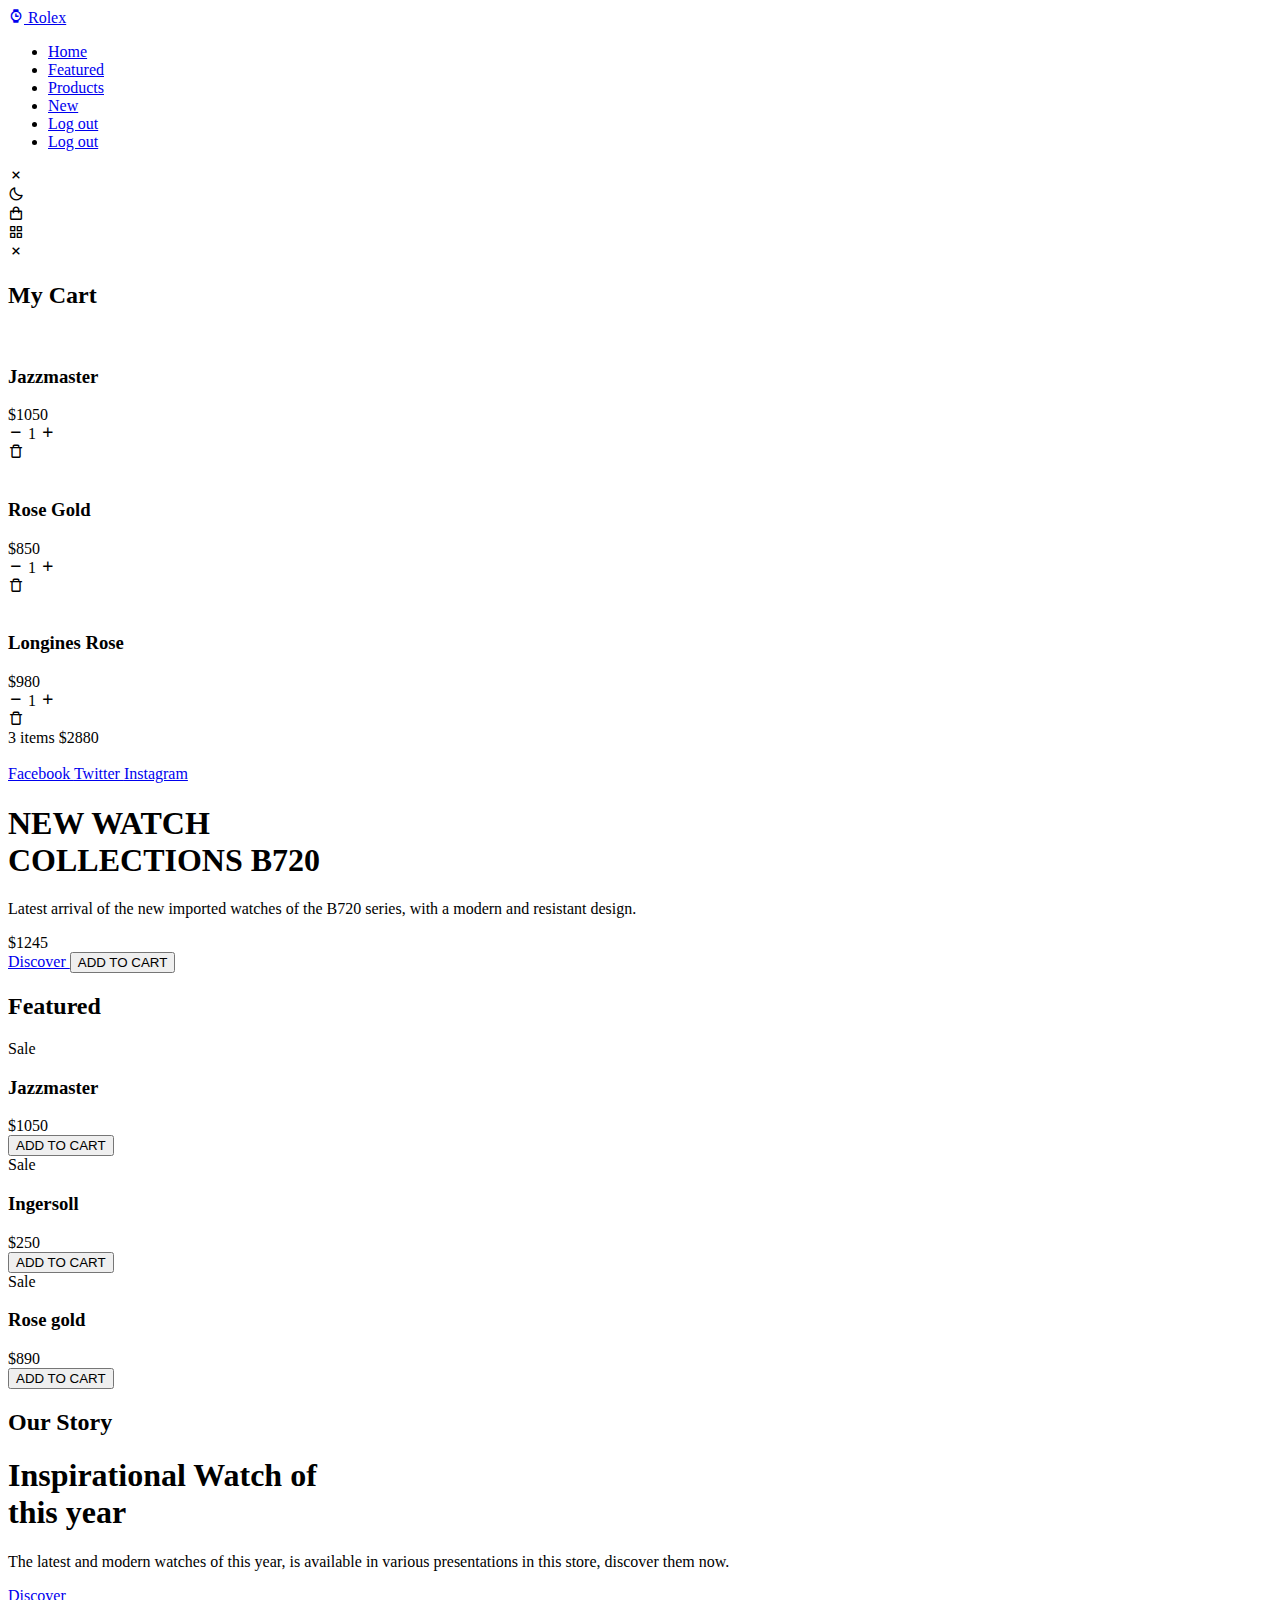
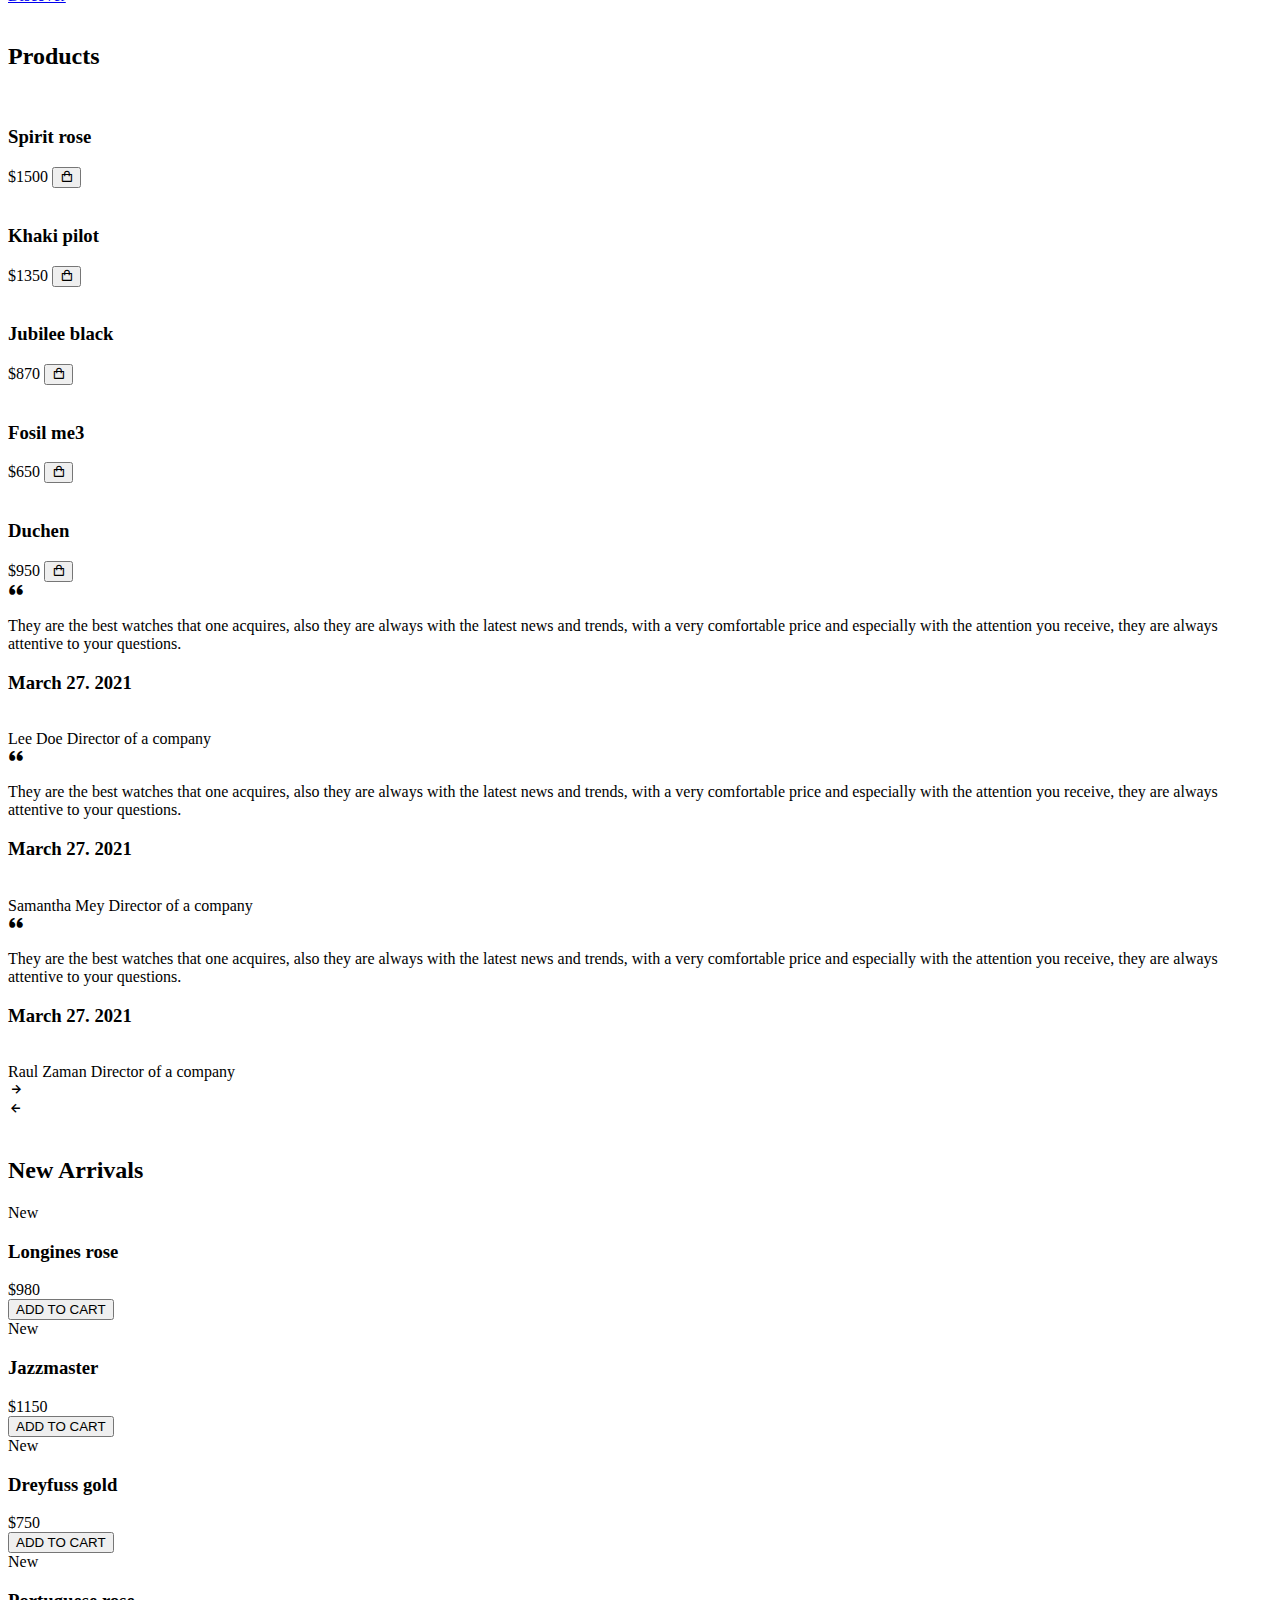
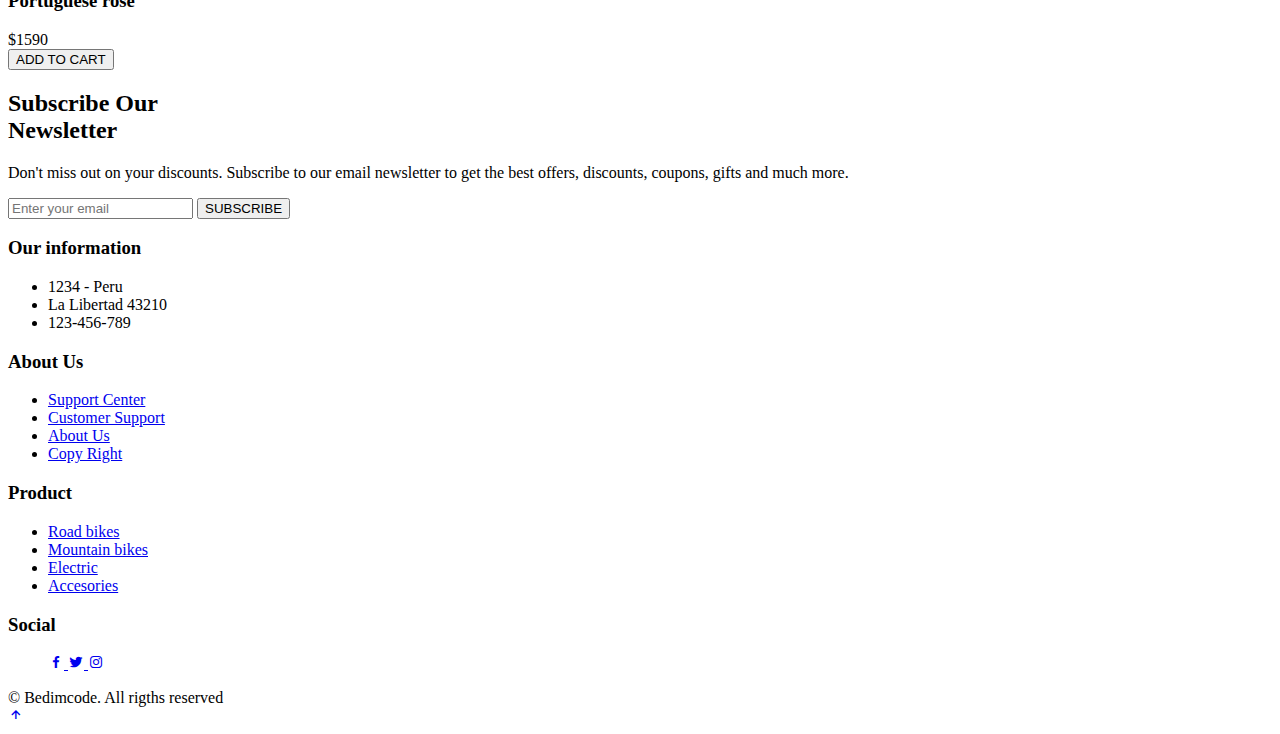
==== index.html @ db57d65e "started" ====
<!DOCTYPE html>
<html lang="en">

<head>
    <meta charset="UTF-8">
    <meta name="viewport" content="width=device-width, initial-scale=1.0">

    <!--=============== FAVICON ===============-->
    <link rel="shortcut icon" href="assets/img/favicon.png" type="image/x-icon">

    <!--=============== BOXICONS ===============-->
    <link rel="stylesheet" href="https://cdn.jsdelivr.net/npm/boxicons@latest/css/boxicons.min.css">

    <!--=============== SWIPER CSS ===============-->
    <link rel="stylesheet" href="assets/css/swiper-bundle.min.css">

    <!--=============== CSS ===============-->
    <link rel="stylesheet" href="assets/css/styles.css">

    <title>watches website</title>
</head>

<body>
    <!--==================== HEADER ====================-->
    <header class="header" id="header">
        <nav class="nav container">
            <a href="#" class="nav__logo">
                <i class='bx bxs-watch nav__logo-icon'></i> Rolex
            </a>

            <div class="nav__menu" id="nav-menu">
                <ul class="nav__list">
                    <li class="nav__item">
                        <a href="#home" class="nav__link active-link">Home</a>
                    </li>
                    <li class="nav__item">
                        <a href="#featured" class="nav__link">Featured</a>
                    </li>
                    <li class="nav__item">
                        <a href="#products" class="nav__link">Products</a>
                    </li>
                    <li class="nav__item">
                        <a href="#new" class="nav__link">New</a>
                    </li>
                    <li><a href="Login.php">Log out</a></li>
                    <li><a href="Signup.php">Log out</a></li>

                </ul>

                <div class="nav__close" id="nav-close">
                    <i class='bx bx-x'></i>
                </div>
            </div>

            <div class="nav__btns">
                <!-- Theme change button -->
                <i class='bx bx-moon change-theme' id="theme-button"></i>

                <div class="nav__shop" id="cart-shop">
                    <i class='bx bx-shopping-bag'></i>
                </div>

                <div class="nav__toggle" id="nav-toggle">
                    <i class='bx bx-grid-alt'></i>
                </div>
            </div>
        </nav>
    </header>

    <!--==================== CART ====================-->
    <div class="cart" id="cart">
        <i class='bx bx-x cart__close' id="cart-close"></i>

        <h2 class="cart__title-center">My Cart</h2>

        <div class="cart__container">
            <article class="cart__card">
                <div class="cart__box">
                    <img src="assets/img/featured1.png" alt="" class="cart__img">
                </div>

                <div class="cart__details">
                    <h3 class="cart__title">Jazzmaster</h3>
                    <span class="cart__price">$1050</span>

                    <div class="cart__amount">
                        <div class="cart__amount-content">
                            <span class="cart__amount-box">
                                    <i class='bx bx-minus' ></i>
                                </span>

                            <span class="cart__amount-number">1</span>

                            <span class="cart__amount-box">
                                    <i class='bx bx-plus' ></i>
                                </span>
                        </div>

                        <i class='bx bx-trash-alt cart__amount-trash'></i>
                    </div>
                </div>
            </article>

            <article class="cart__card">
                <div class="cart__box">
                    <img src="assets/img/featured3.png" alt="" class="cart__img">
                </div>

                <div class="cart__details">
                    <h3 class="cart__title">Rose Gold</h3>
                    <span class="cart__price">$850</span>

                    <div class="cart__amount">
                        <div class="cart__amount-content">
                            <span class="cart__amount-box">
                                    <i class='bx bx-minus' ></i>
                                </span>

                            <span class="cart__amount-number">1</span>

                            <span class="cart__amount-box">
                                    <i class='bx bx-plus' ></i>
                                </span>
                        </div>

                        <i class='bx bx-trash-alt cart__amount-trash'></i>
                    </div>
                </div>
            </article>

            <article class="cart__card">
                <div class="cart__box">
                    <img src="assets/img/new1.png" alt="" class="cart__img">
                </div>

                <div class="cart__details">
                    <h3 class="cart__title">Longines Rose</h3>
                    <span class="cart__price">$980</span>

                    <div class="cart__amount">
                        <div class="cart__amount-content">
                            <span class="cart__amount-box">
                                    <i class='bx bx-minus' ></i>
                                </span>

                            <span class="cart__amount-number">1</span>

                            <span class="cart__amount-box">
                                    <i class='bx bx-plus' ></i>
                                </span>
                        </div>

                        <i class='bx bx-trash-alt cart__amount-trash'></i>
                    </div>
                </div>
            </article>
        </div>

        <div class="cart__prices">
            <span class="cart__prices-item">3 items</span>
            <span class="cart__prices-total">$2880</span>
        </div>
    </div>

    <!--==================== MAIN ====================-->
    <main class="main">
        <!--==================== HOME ====================-->
        <section class="home" id="home">
            <div class="home__container container grid">
                <div class="home__img-bg">
                    <img src="assets/img/home.png" alt="" class="home__img">
                </div>

                <div class="home__social">
                    <a href="https://www.facebook.com/" target="_blank" class="home__social-link">
                            Facebook
                        </a>
                    <a href="https://twitter.com/" target="_blank" class="home__social-link">
                            Twitter
                        </a>
                    <a href="https://www.instagram.com/" target="_blank" class="home__social-link">
                            Instagram
                        </a>
                </div>

                <div class="home__data">
                    <h1 class="home__title">NEW WATCH <br> COLLECTIONS B720</h1>
                    <p class="home__description">
                        Latest arrival of the new imported watches of the B720 series, with a modern and resistant design.
                    </p>
                    <span class="home__price">$1245</span>

                    <div class="home__btns">
                        <a href="#" class="button button--gray button--small">
                                Discover
                            </a>

                        <button class="button home__button">ADD TO CART</button>
                    </div>
                </div>
            </div>
        </section>

        <!--==================== FEATURED ====================-->
        <section class="featured section container" id="featured">
            <h2 class="section__title">
                Featured
            </h2>

            <div class="featured__container grid">
                <article class="featured__card">
                    <span class="featured__tag">Sale</span>

                    <img src="assets/img/featured1.png" alt="" class="featured__img">

                    <div class="featured__data">
                        <h3 class="featured__title">Jazzmaster</h3>
                        <span class="featured__price">$1050</span>
                    </div>

                    <button class="button featured__button">ADD TO CART</button>
                </article>

                <article class="featured__card">
                    <span class="featured__tag">Sale</span>

                    <img src="assets/img/featured2.png" alt="" class="featured__img">

                    <div class="featured__data">
                        <h3 class="featured__title">Ingersoll</h3>
                        <span class="featured__price">$250</span>
                    </div>

                    <button class="button featured__button">ADD TO CART</button>
                </article>

                <article class="featured__card">
                    <span class="featured__tag">Sale</span>

                    <img src="assets/img/featured3.png" alt="" class="featured__img">

                    <div class="featured__data">
                        <h3 class="featured__title">Rose gold</h3>
                        <span class="featured__price">$890</span>
                    </div>

                    <button class="button featured__button">ADD TO CART</button>
                </article>
            </div>
        </section>

        <!--==================== STORY ====================-->
        <section class="story section container">
            <div class="story__container grid">
                <div class="story__data">
                    <h2 class="section__title story__section-title">
                        Our Story
                    </h2>

                    <h1 class="story__title">
                        Inspirational Watch of <br> this year
                    </h1>

                    <p class="story__description">
                        The latest and modern watches of this year, is available in various presentations in this store, discover them now.
                    </p>

                    <a href="#" class="button button--small">Discover</a>
                </div>

                <div class="story__images">
                    <img src="assets/img/story.png" alt="" class="story__img">
                    <div class="story__square"></div>
                </div>
            </div>
        </section>

        <!--==================== PRODUCTS ====================-->
        <section class="products section container" id="products">
            <h2 class="section__title">
                Products
            </h2>

            <div class="products__container grid">
                <article class="products__card">
                    <img src="assets/img/product1.png" alt="" class="products__img">

                    <h3 class="products__title">Spirit rose</h3>
                    <span class="products__price">$1500</span>

                    <button class="products__button">
                            <i class='bx bx-shopping-bag'></i>
                        </button>
                </article>

                <article class="products__card">
                    <img src="assets/img/product2.png" alt="" class="products__img">

                    <h3 class="products__title">Khaki pilot</h3>
                    <span class="products__price">$1350</span>

                    <button class="products__button">
                            <i class='bx bx-shopping-bag'></i>
                        </button>
                </article>

                <article class="products__card">
                    <img src="assets/img/product3.png" alt="" class="products__img">

                    <h3 class="products__title">Jubilee black</h3>
                    <span class="products__price">$870</span>

                    <button class="products__button">
                            <i class='bx bx-shopping-bag'></i>
                        </button>
                </article>

                <article class="products__card">
                    <img src="assets/img/product4.png" alt="" class="products__img">

                    <h3 class="products__title">Fosil me3</h3>
                    <span class="products__price">$650</span>

                    <button class="products__button">
                            <i class='bx bx-shopping-bag'></i>
                        </button>
                </article>

                <article class="products__card">
                    <img src="assets/img/product5.png" alt="" class="products__img">

                    <h3 class="products__title">Duchen</h3>
                    <span class="products__price">$950</span>

                    <button class="products__button">
                            <i class='bx bx-shopping-bag'></i>
                        </button>
                </article>
            </div>
        </section>

        <!--==================== TESTIMONIAL ====================-->
        <section class="testimonial section container">
            <div class="testimonial__container grid">
                <div class="swiper testimonial-swiper">
                    <div class="swiper-wrapper">
                        <div class="testimonial__card swiper-slide">
                            <div class="testimonial__quote">
                                <i class='bx bxs-quote-alt-left'></i>
                            </div>
                            <p class="testimonial__description">
                                They are the best watches that one acquires, also they are always with the latest news and trends, with a very comfortable price and especially with the attention you receive, they are always attentive to your questions.
                            </p>
                            <h3 class="testimonial__date">March 27. 2021</h3>

                            <div class="testimonial__perfil">
                                <img src="assets/img/testimonial1.jpg" alt="" class="testimonial__perfil-img">

                                <div class="testimonial__perfil-data">
                                    <span class="testimonial__perfil-name">Lee Doe</span>
                                    <span class="testimonial__perfil-detail">Director of a company</span>
                                </div>
                            </div>
                        </div>

                        <div class="testimonial__card swiper-slide">
                            <div class="testimonial__quote">
                                <i class='bx bxs-quote-alt-left'></i>
                            </div>
                            <p class="testimonial__description">
                                They are the best watches that one acquires, also they are always with the latest news and trends, with a very comfortable price and especially with the attention you receive, they are always attentive to your questions.
                            </p>
                            <h3 class="testimonial__date">March 27. 2021</h3>

                            <div class="testimonial__perfil">
                                <img src="assets/img/testimonial2.jpg" alt="" class="testimonial__perfil-img">

                                <div class="testimonial__perfil-data">
                                    <span class="testimonial__perfil-name">Samantha Mey</span>
                                    <span class="testimonial__perfil-detail">Director of a company</span>
                                </div>
                            </div>
                        </div>

                        <div class="testimonial__card swiper-slide">
                            <div class="testimonial__quote">
                                <i class='bx bxs-quote-alt-left'></i>
                            </div>
                            <p class="testimonial__description">
                                They are the best watches that one acquires, also they are always with the latest news and trends, with a very comfortable price and especially with the attention you receive, they are always attentive to your questions.
                            </p>
                            <h3 class="testimonial__date">March 27. 2021</h3>

                            <div class="testimonial__perfil">
                                <img src="assets/img/testimonial3.jpg" alt="" class="testimonial__perfil-img">

                                <div class="testimonial__perfil-data">
                                    <span class="testimonial__perfil-name">Raul Zaman</span>
                                    <span class="testimonial__perfil-detail">Director of a company</span>
                                </div>
                            </div>
                        </div>
                    </div>

                    <div class="swiper-button-next">
                        <i class='bx bx-right-arrow-alt'></i>
                    </div>
                    <div class="swiper-button-prev">
                        <i class='bx bx-left-arrow-alt'></i>
                    </div>
                </div>

                <div class="testimonial__images">
                    <div class="testimonial__square"></div>
                    <img src="assets/img/testimonial.png" alt="" class="testimonial__img">
                </div>
            </div>
        </section>

        <!--==================== NEW ====================-->
        <section class="new section container" id="new">
            <h2 class="section__title">
                New Arrivals
            </h2>

            <div class="new__container">
                <div class="swiper new-swiper">
                    <div class="swiper-wrapper">
                        <article class="new__card swiper-slide">
                            <span class="new__tag">New</span>

                            <img src="assets/img/new1.png" alt="" class="new__img">

                            <div class="new__data">
                                <h3 class="new__title">Longines rose</h3>
                                <span class="new__price">$980</span>
                            </div>

                            <button class="button new__button">ADD TO CART</button>
                        </article>

                        <article class="new__card swiper-slide">
                            <span class="new__tag">New</span>

                            <img src="assets/img/new2.png" alt="" class="new__img">

                            <div class="new__data">
                                <h3 class="new__title">Jazzmaster</h3>
                                <span class="new__price">$1150</span>
                            </div>

                            <button class="button new__button">ADD TO CART</button>
                        </article>

                        <article class="new__card swiper-slide">
                            <span class="new__tag">New</span>

                            <img src="assets/img/new3.png" alt="" class="new__img">

                            <div class="new__data">
                                <h3 class="new__title">Dreyfuss gold</h3>
                                <span class="new__price">$750</span>
                            </div>

                            <button class="button new__button">ADD TO CART</button>
                        </article>

                        <article class="new__card swiper-slide">
                            <span class="new__tag">New</span>

                            <img src="assets/img/new4.png" alt="" class="new__img">

                            <div class="new__data">
                                <h3 class="new__title">Portuguese rose</h3>
                                <span class="new__price">$1590</span>
                            </div>

                            <button class="button new__button">ADD TO CART</button>
                        </article>
                    </div>
                </div>
            </div>
        </section>

        <!--==================== NEWSLETTER ====================-->
        <section class="newsletter section container">
            <div class="newsletter__bg grid">
                <div>
                    <h2 class="newsletter__title">Subscribe Our <br> Newsletter</h2>
                    <p class="newsletter__description">
                        Don't miss out on your discounts. Subscribe to our email newsletter to get the best offers, discounts, coupons, gifts and much more.
                    </p>
                </div>

                <form action="" class="newsletter__subscribe">
                    <input type="email" placeholder="Enter your email" class="newsletter__input">
                    <button class="button">
                            SUBSCRIBE
                        </button>
                </form>
            </div>
        </section>
    </main>

    <!--==================== FOOTER ====================-->
    <footer class="footer section">
        <div class="footer__container container grid">
            <div class="footer__content">
                <h3 class="footer__title">Our information</h3>

                <ul class="footer__list">
                    <li>1234 - Peru</li>
                    <li>La Libertad 43210</li>
                    <li>123-456-789</li>
                </ul>
            </div>
            <div class="footer__content">
                <h3 class="footer__title">About Us</h3>

                <ul class="footer__links">
                    <li>
                        <a href="#" class="footer__link">Support Center</a>
                    </li>
                    <li>
                        <a href="#" class="footer__link">Customer Support</a>
                    </li>
                    <li>
                        <a href="#" class="footer__link">About Us</a>
                    </li>
                    <li>
                        <a href="#" class="footer__link">Copy Right</a>
                    </li>
                </ul>
            </div>

            <div class="footer__content">
                <h3 class="footer__title">Product</h3>

                <ul class="footer__links">
                    <li>
                        <a href="#" class="footer__link">Road bikes</a>
                    </li>
                    <li>
                        <a href="#" class="footer__link">Mountain bikes</a>
                    </li>
                    <li>
                        <a href="#" class="footer__link">Electric</a>
                    </li>
                    <li>
                        <a href="#" class="footer__link">Accesories</a>
                    </li>
                </ul>
            </div>

            <div class="footer__content">
                <h3 class="footer__title">Social</h3>

                <ul class="footer__social">
                    <a href="https://www.facebook.com/" target="_blank" class="footer__social-link">
                        <i class='bx bxl-facebook'></i>
                    </a>

                    <a href="https://twitter.com/" target="_blank" class="footer__social-link">
                        <i class='bx bxl-twitter'></i>
                    </a>

                    <a href="https://www.instagram.com/" target="_blank" class="footer__social-link">
                        <i class='bx bxl-instagram'></i>
                    </a>
                </ul>
            </div>
        </div>

        <span class="footer__copy">&#169; Bedimcode. All rigths reserved</span>
    </footer>

    <!--=============== SCROLL UP ===============-->
    <a href="#" class="scrollup" id="scroll-up">
        <i class='bx bx-up-arrow-alt scrollup__icon'></i>
    </a>

    <!--=============== SWIPER JS ===============-->
    <script src="assets/js/swiper-bundle.min.js"></script>

    <!--=============== MAIN JS ===============-->
    <script src="assets/js/main.js"></script>
</body>

</html>
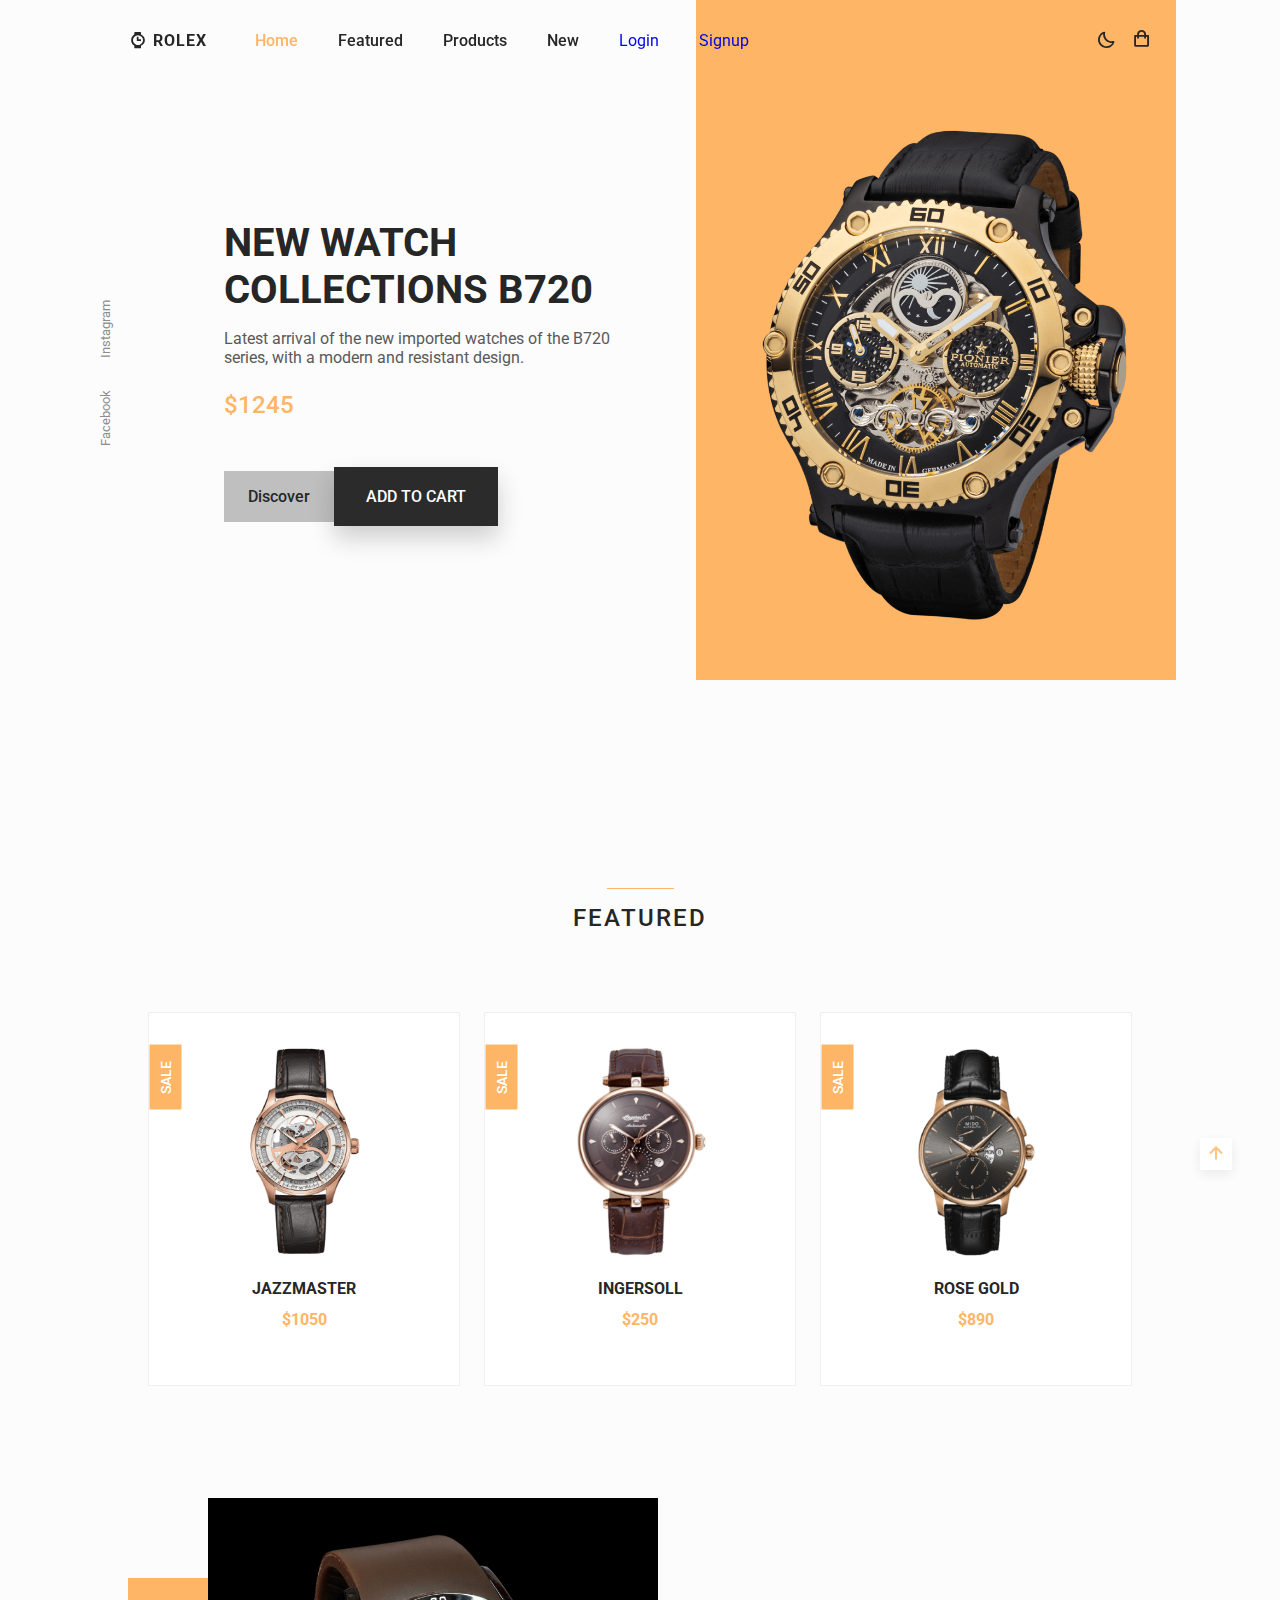
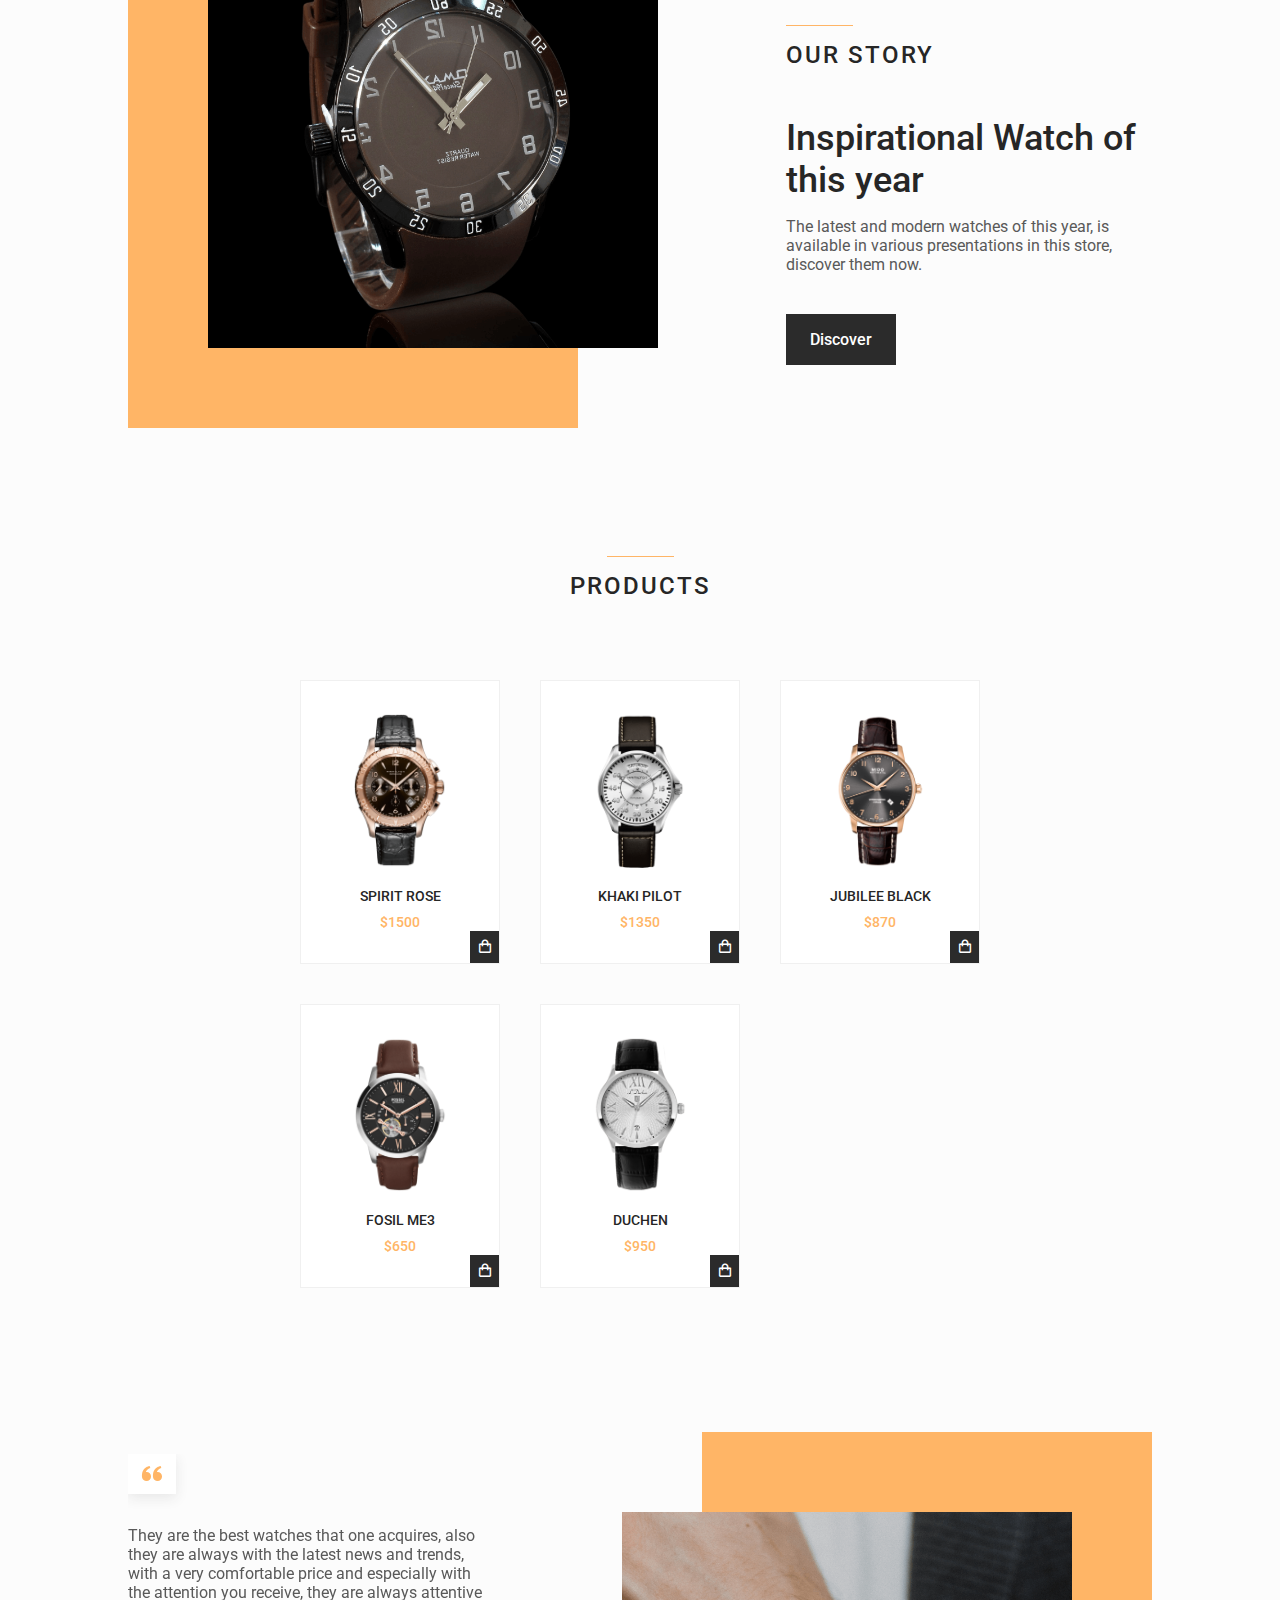
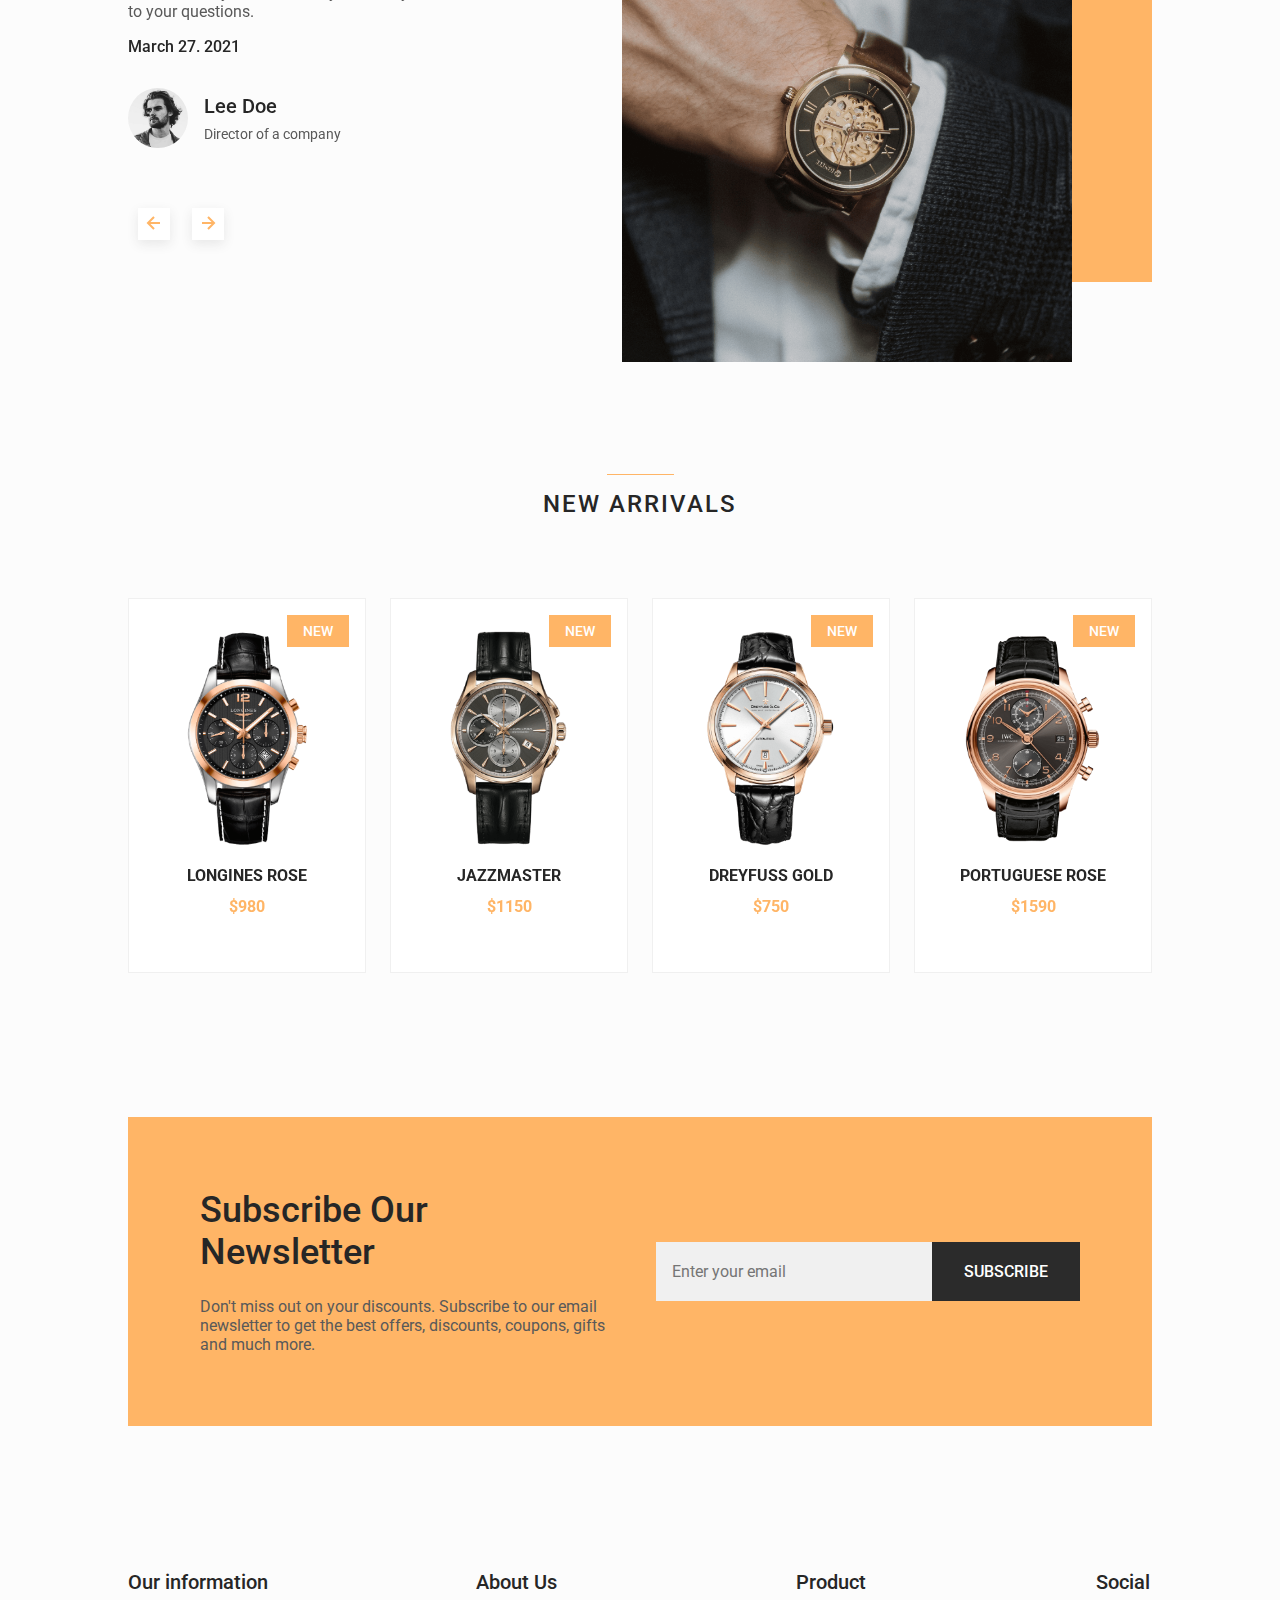
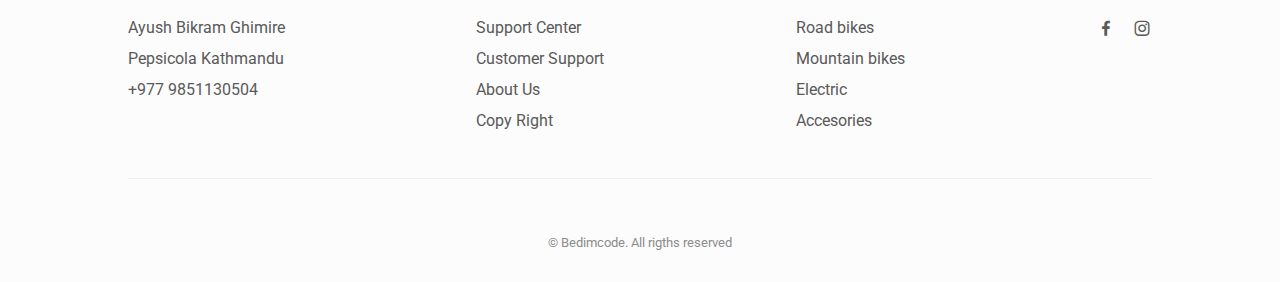
==== commit bd3f5ba5: "done done done" ====
--- a/index.html
+++ b/index.html
@@ -42,8 +42,8 @@
                     <li class="nav__item">
                         <a href="#new" class="nav__link">New</a>
                     </li>
-                    <li><a href="Login.php">Log out</a></li>
-                    <li><a href="Signup.php">Log out</a></li>
+                    <li><a href="Login.php">Login</a></li>
+                    <li><a href="Signup.html">Signup</a></li>
 
                 </ul>
 
@@ -172,13 +172,10 @@
                 </div>
 
                 <div class="home__social">
-                    <a href="https://www.facebook.com/" target="_blank" class="home__social-link">
+                    <a href="https://www.facebook.com/aybzg" target="_blank" class="home__social-link">
                             Facebook
                         </a>
-                    <a href="https://twitter.com/" target="_blank" class="home__social-link">
-                            Twitter
-                        </a>
-                    <a href="https://www.instagram.com/" target="_blank" class="home__social-link">
+                    <a href="https://www.instagram.com/_aybzg/" target="_blank" class="home__social-link">
                             Instagram
                         </a>
                 </div>
@@ -509,9 +506,9 @@
                 <h3 class="footer__title">Our information</h3>
 
                 <ul class="footer__list">
-                    <li>1234 - Peru</li>
-                    <li>La Libertad 43210</li>
-                    <li>123-456-789</li>
+                    <li>Ayush Bikram Ghimire</li>
+                    <li>Pepsicola Kathmandu</li>
+                    <li>+977 9851130504</li>
                 </ul>
             </div>
             <div class="footer__content">
@@ -556,15 +553,11 @@
                 <h3 class="footer__title">Social</h3>
 
                 <ul class="footer__social">
-                    <a href="https://www.facebook.com/" target="_blank" class="footer__social-link">
+                    <a href="https://www.facebook.com/aybzg" target="_blank" class="footer__social-link">
                         <i class='bx bxl-facebook'></i>
                     </a>
 
-                    <a href="https://twitter.com/" target="_blank" class="footer__social-link">
-                        <i class='bx bxl-twitter'></i>
-                    </a>
-
-                    <a href="https://www.instagram.com/" target="_blank" class="footer__social-link">
+                    <a href="https://www.instagram.com/_aybzg/" target="_blank" class="footer__social-link">
                         <i class='bx bxl-instagram'></i>
                     </a>
                 </ul>
--- a/assets/css/styles.css
+++ b/assets/css/styles.css
@@ -0,0 +1,1206 @@
+/*=============== GOOGLE FONTS ===============*/
+@import url("https://fonts.googleapis.com/css2?family=Roboto:wght@400;500;700&display=swap");
+
+/*=============== VARIABLES CSS ===============*/
+:root {
+  --header-height: 3.5rem;
+
+  /*========== Colors ==========*/
+  --first-color: hsl(31, 100%, 70%);
+  --button-color: hsl(0, 0%, 17%);
+  --button-color-alt: hsl(0, 0%, 21%);
+  --title-color: hsl(0, 0%, 15%);
+  --text-color: hsl(0, 0%, 35%);
+  --text-color-light: hsl(0, 0%, 55%);
+  --body-color: hsl(0, 0%, 99%);
+  --container-color: #fff;
+  --border-color: hsl(0, 0%, 94%);
+
+  /*========== Font and typography ==========*/
+  --body-font: 'Roboto', sans-serif;
+  --biggest-font-size: 2rem;
+  --h1-font-size: 1.5rem;
+  --h2-font-size: 1.25rem;
+  --h3-font-size: 1rem;
+  --normal-font-size: .938rem;
+  --small-font-size: .813rem;
+  --smaller-font-size: .75rem;
+
+  /*========== Font weight ==========*/
+  --font-medium: 500;
+  --font-bold: 700;
+
+  /*========== Margenes Bottom ==========*/
+  --mb-0-5: .5rem;
+  --mb-0-75: .75rem;
+  --mb-1: 1rem;
+  --mb-1-5: 1.5rem;
+  --mb-2: 2rem;
+  --mb-2-5: 2.5rem;
+  --mb-3: 3rem;
+
+  /*========== z index ==========*/
+  --z-tooltip: 10;
+  --z-fixed: 100;
+}
+
+@media screen and (min-width: 968px) {
+  :root {
+    --biggest-font-size: 2.5rem;
+    --h1-font-size: 2.25rem;
+    --h2-font-size: 1.5rem;
+    --h3-font-size: 1.25rem;
+    --normal-font-size: 1rem;
+    --small-font-size: .875rem;
+    --smaller-font-size: .813rem;
+  }
+}
+
+/*=============== BASE ===============*/
+* {
+  box-sizing: border-box;
+  padding: 0;
+  margin: 0;
+}
+
+html {
+  scroll-behavior: smooth;
+}
+
+body,
+button,
+input {
+  font-family: var(--body-font);
+  font-size: var(--normal-font-size);
+}
+
+body {
+  margin: 0;
+  background-color: var(--body-color);
+  color: var(--text-color);
+  /*For animation dark mode*/
+  transition: .4s;
+}
+
+h1, h2, h3, h4 {
+  color: var(--title-color);
+  font-weight: var(--font-medium);
+}
+
+ul {
+  list-style: none;
+}
+
+a {
+  text-decoration: none;
+}
+
+img {
+  max-width: 100%;
+  height: auto;
+}
+
+button {
+  cursor: pointer;
+  border: none;
+  outline: none;
+}
+
+/*=============== THEME ===============*/
+/*========== Variables Dark theme ==========*/
+body.dark-theme {
+  --first-color: hsl(31, 76%, 74%);
+  --button-color: hsl(0, 0%, 24%);
+  --button-color-alt: hsl(0, 0%, 28%);
+  --title-color: hsl(0, 0%, 95%);
+  --text-color: hsl(0, 0%, 75%);
+  --body-color: hsl(0, 0%, 12%);
+  --container-color: hsl(0, 0%, 16%);
+  --border-color: hsl(0, 0%, 20%);
+}
+
+/*========== Button Dark/Light ==========*/
+.change-theme {
+  color: var(--title-color);
+  font-size: 1.25rem;
+  cursor: pointer;
+}
+
+/*========== 
+    Color changes in some parts of 
+    the website, in dark theme 
+==========*/
+.dark-theme .change-theme,
+.dark-theme .nav__toggle,
+.dark-theme .nav__shop,
+.dark-theme .button--gray {
+  color: hsl(0, 0%, 15%);
+}
+
+.dark-theme .scroll-header {
+  box-shadow: 0 1px 4px hsla(0, 0%, 4%, .3);
+}
+
+.scroll-header .change-theme,
+.scroll-header .nav__toggle,
+.scroll-header .nav__shop {
+  color: var(--title-color);
+}
+
+.dark-theme::-webkit-scrollbar {
+  background: hsl(0, 0%, 30%);
+}
+
+/*=============== REUSABLE CSS CLASSES ===============*/
+.container {
+  max-width: 1024px;
+  margin-left: var(--mb-1-5);
+  margin-right: var(--mb-1-5);
+}
+
+.grid {
+  display: grid;
+}
+
+.main {
+  overflow: hidden;
+}
+
+.section {
+  padding: 6.5rem 0 1rem;
+}
+
+.section__title {
+  position: relative;
+  font-size: var(--h3-font-size);
+  margin-bottom: var(--mb-3);
+  text-transform: uppercase;
+  letter-spacing: 2px;
+  text-align: center;
+}
+
+.section__title::before {
+  content: '';
+  position: absolute;
+  top: -1rem;
+  left: 0;
+  right: 0;
+  margin: 0 auto;
+  width: 67px;
+  height: 1px;
+  background-color: var(--first-color);
+}
+
+/*=============== HEADER & NAV ===============*/
+.header {
+  width: 100%;
+  background: transparent;
+  position: fixed;
+  top: 0;
+  left: 0;
+  z-index: var(--z-fixed);
+  /*For animation dark mode*/
+  transition: .4s;
+}
+
+.nav {
+  height: var(--header-height);
+  display: flex;
+  justify-content: space-between;
+  align-items: center;
+}
+
+.nav__logo, 
+.nav__toggle, 
+.nav__shop, 
+.nav__close {
+  color: var(--title-color);
+}
+
+.nav__logo {
+  text-transform: uppercase;
+  font-weight: var(--font-bold);
+  letter-spacing: 1px;
+  display: inline-flex;
+  align-items: center;
+  column-gap: .25rem;
+}
+
+.nav__logo-icon {
+  font-size: 1.25rem;
+}
+
+.nav__btns {
+  display: flex;
+  align-items: center;
+  column-gap: 1rem;
+}
+
+.nav__toggle, 
+.nav__shop {
+  font-size: 1.25rem;
+  cursor: pointer;
+}
+
+@media screen and (max-width: 767px) {
+  .nav__menu {
+    position: fixed;
+    background-color: var(--body-color);
+    top: 0;
+    right: -100%;
+    width: 100%;
+    height: 100%;
+    padding: 6rem 2rem 3.5rem;
+    transition: .3s;
+  }
+}
+
+.nav__list {
+  display: flex;
+  flex-direction: column;
+  align-items: center;
+  row-gap: 2rem;
+}
+
+.nav__link {
+  color: var(--title-color);
+  font-weight: var(--font-medium);
+  text-transform: uppercase;
+  font-size: var(--h2-font-size);
+  transition: .3s;
+}
+
+.nav__link:hover {
+  color: var(--first-color);
+}
+
+.nav__close {
+  font-size: 2rem;
+  position: absolute;
+  top: .9rem;
+  right: 1.25rem;
+  cursor: pointer;
+}
+
+/* Show menu */
+.show-menu {
+  right: 0;
+}
+
+/* Change background header */
+.scroll-header {
+  background-color: var(--body-color);
+  box-shadow: 0 1px 4px hsla(0, 4%, 15%, .10);
+}
+
+/* Active link */
+.active-link {
+  color: var(--first-color);
+}
+
+/*=============== HOME ===============*/
+.home__container {
+  position: relative;
+  row-gap: 2.5rem;
+}
+
+.home__img {
+  width: 240px;
+}
+
+.home__img-bg {
+  background-color: var(--first-color);
+  width: 258px;
+  height: 430px;
+  padding-bottom: 2rem;
+  display: flex;
+  justify-content: center;
+  align-items: flex-end;
+  justify-self: flex-end;
+  transform: translateX(1.5rem);
+}
+
+.home__social {
+  position: absolute;
+  top: 35%;
+  left: -5rem;
+  transform: rotate(-90deg);
+  display: flex;
+  column-gap: 1rem;
+}
+
+.home__social-link {
+  font-size: var(--smaller-font-size);
+  color: var(--text-color-light);
+  transition: .3s;
+}
+
+.home__social-link:hover {
+  color: var(--title-color);
+}
+
+.home__title {
+  font-size: var(--biggest-font-size);
+  font-weight: var(--font-bold);
+  margin-bottom: var(--mb-1);
+}
+
+.home__description {
+  margin-bottom: var(--mb-1-5);
+}
+
+.home__price {
+  display: inline-block;
+  font-size: var(--h2-font-size);
+  font-weight: var(--font-medium);
+  color: var(--first-color);
+  margin-bottom: var(--mb-3);
+}
+
+.home__btns {
+  display: flex;
+  align-items: center;
+}
+
+.home__button {
+  box-shadow: 0 12px 24px hsla(0, 0%, 10%, .2);
+}
+
+/*=============== BUTTONS ===============*/
+.button {
+  display: inline-block;
+  background-color: var(--button-color);
+  color: #FFF;
+  padding: 1.25rem 2rem;
+  font-weight: var(--font-medium);
+  transition: .3s;
+}
+
+.button:hover {
+  background-color: var(--button-color-alt);
+}
+
+.button--gray {
+  background-color: hsl(0, 0%, 75%);
+  color: var(--title-color);
+}
+
+.button--gray:hover {
+  background-color: hsl(0, 0%, 63%);
+}
+
+.button--small {
+  padding: 1rem 1.5rem;
+}
+
+/*=============== FEATURED ===============*/
+.featured__container {
+  row-gap: 2.5rem;
+}
+
+.featured__card {
+  position: relative;
+  text-align: center;
+  background-color: var(--container-color);
+  padding-top: 2rem;
+  border: 1px solid var(--border-color);
+  overflow-y: hidden;
+  transition: .3s;
+}
+
+.featured__tag {
+  background-color: var(--first-color);
+  padding: .5rem 1rem;
+  color: #fff;
+  text-transform: uppercase;
+  font-size: var(--small-font-size);
+  font-weight: var(--font-medium);
+  position: absolute;
+  transform: rotate(-90deg);
+  left: -1rem;
+  top: 3rem;
+}
+
+.featured__img {
+  height: 214px;
+  margin-bottom: var(--mb-1);
+}
+
+.featured__title, 
+.featured__price {
+  font-size: var(--h3-font-size);
+  font-weight: var(--font-bold);
+}
+
+.featured__title {
+  text-transform: uppercase;
+  margin-bottom: var(--mb-0-75);
+}
+
+.featured__price {
+  display: block;
+  color: var(--first-color);
+  transition: .3s;
+}
+
+.featured__button {
+  font-size: var(--small-font-size);
+  transform: translateY(1rem);
+  opacity: 0;
+}
+
+.featured__card:hover {
+  box-shadow: 0 12px 32px hsla(0, 0%, 20%, .1);
+  padding: 2rem 0 3rem 0;
+}
+
+.featured__card:hover .featured__button {
+  transform: translateY(0);
+  opacity: 1;
+}
+
+.featured__card:hover .featured__price {
+  margin-bottom: var(--mb-1-5);
+}
+
+/*=============== STORY ===============*/
+.story__container {
+  row-gap: 7.5rem;
+}
+
+.story__title {
+  font-size: var(--h1-font-size);
+  margin-bottom: var(--mb-1);
+}
+
+.story__description {
+  margin-bottom: var(--mb-2-5);
+}
+
+.story__images {
+  position: relative;
+}
+
+.story__img, 
+.story__square {
+  width: 250px;
+}
+
+.story__square {
+  height: 250px;
+  background-color: var(--first-color);
+}
+
+.story__img {
+  position: absolute;
+  left: 3rem;
+  top: -3rem;
+}
+
+/*=============== PRODUCTS ===============*/
+.products__container {
+  grid-template-columns: repeat(2, 1fr);
+  gap: 2rem;
+}
+
+.products__card {
+  position: relative;
+  background-color: var(--container-color);
+  padding: 1.25rem 0;
+  border: 1px solid var(--border-color);
+  text-align: center;
+  transition: .3s;
+}
+
+.products__img {
+  height: 125px;
+  margin-bottom: var(--mb-1);
+}
+
+.products__title, 
+.products__price {
+  font-size: var(--small-font-size);
+  font-weight: var(--font-medium);
+}
+
+.products__title {
+  text-transform: uppercase;
+  margin-bottom: var(--mb-0-5);
+}
+
+.products__price {
+  color: var(--first-color);
+}
+
+.products__button {
+  background-color: var(--button-color);
+  padding: .4rem;
+  color: #fff;
+  font-size: 1rem;
+  position: absolute;
+  right: 0;
+  bottom: 0;
+  transition: .3s;
+}
+
+.products__button:hover {
+  background-color: var(--button-color-alt);
+}
+
+.products__card:hover {
+  box-shadow: 0 8px 32px hsla(0, 0%, 10%, .1);
+}
+
+/*=============== TESTIMONIAL ===============*/
+.testimonial__container {
+  row-gap: 4rem;
+}
+
+.testimonial__quote {
+  display: inline-flex;
+  background-color: var(--container-color);
+  padding: .5rem .75rem;
+  font-size: 1.5rem;
+  color: var(--first-color);
+  box-shadow: 0 4px 12px hsla(0, 0%, 20%, .1);
+  margin-bottom: var(--mb-2);
+}
+
+.testimonial__description {
+  margin-bottom: var(--mb-1);
+}
+
+.testimonial__date {
+  font-size: var(--normal-font-size);
+  margin-bottom: var(--mb-2);
+}
+
+.testimonial__perfil {
+  display: flex;
+  align-items: center;
+  column-gap: 1rem;
+  margin-bottom: 7rem;
+}
+
+.testimonial__perfil-img {
+  width: 60px;
+  height: 60px;
+  border-radius: 3rem;
+}
+
+.testimonial__perfil-data {
+  display: flex;
+  flex-direction: column;
+  row-gap: .5rem;
+}
+
+.testimonial__perfil-name {
+  font-size: var(--h3-font-size);
+  font-weight: var(--font-medium);
+  color: var(--title-color);
+}
+
+.testimonial__perfil-detail {
+  font-size: var(--small-font-size);
+}
+
+.testimonial__images {
+  position: relative;
+}
+
+.testimonial__img, 
+.testimonial__square {
+  width: 250px;
+}
+
+.testimonial__square {
+  height: 250px;
+  background-color: var(--first-color);
+  margin-left: auto;
+}
+
+.testimonial__img {
+  position: absolute;
+  right: 2rem;
+  top: 3rem;
+}
+
+.testimonial-swiper {
+  margin-left: initial;
+  margin-right: initial;
+}
+
+.swiper-button-prev:after,
+.swiper-button-next:after {
+  content: '';
+}
+
+/* Swiper class */
+.swiper-button-next,
+.swiper-button-prev {
+  top: initial;
+  bottom: 5%;
+  width: initial;
+  height: initial;
+  background-color: var(--container-color);
+  box-shadow: 0 4px 12px hsla(0, 0%, 20%, .1);
+  padding: .25rem;
+  font-size: 1.5rem;
+  color: var(--first-color);
+}
+
+.swiper-button-next {
+  right: initial;
+  left: 4rem;
+}
+
+/*=============== NEW ===============*/
+.new__card {
+  position: relative;
+  text-align: center;
+  background-color: var(--container-color);
+  padding-top: 2rem;
+  border: 1px solid var(--border-color);
+  overflow-y: hidden;
+  transition: .3s;
+}
+
+.new__tag {
+  background-color: var(--first-color);
+  padding: .5rem 1rem;
+  color: #fff;
+  text-transform: uppercase;
+  font-size: var(--small-font-size);
+  font-weight: var(--font-medium);
+  position: absolute;
+  top: 1rem;
+  right: 1rem;
+  transition: .3s;
+}
+
+.new__img {
+  height: 215px;
+  margin-bottom: var(--mb-1);
+}
+
+.new__title, 
+.new__price {
+  font-size: var(--h3-font-size);
+  font-weight: var(--font-bold);
+}
+
+.new__title {
+  text-transform: uppercase;
+  margin-bottom: var(--mb-0-75);
+}
+
+.new__price {
+  display: block;
+  color: var(--first-color);
+  transition: .3s;
+}
+
+.new__button {
+  font-size: var(--small-font-size);
+  transform: translateY(1rem);
+  opacity: 0;
+}
+
+.new__card:hover {
+  background-color: var(--first-color);
+  box-shadow: 0 12px 32px hsla(0, 0%, 20%, .1);
+  padding: 2rem 0 3rem 0;
+}
+
+.new__card:hover .new__tag {
+  background-color: var(--button-color);
+}
+
+.new__card:hover .new__button {
+  transform: translateY(0);
+  opacity: 1;
+}
+
+.new__card:hover .new__title {
+  color: hsl(0, 0%, 15%);
+}
+
+.new__card:hover .new__price {
+  color: hsl(0, 0%, 15%);
+  margin-bottom: var(--mb-1-5);
+}
+
+/*=============== NEWSLETTER ===============*/
+.newsletter__bg {
+  background-color: var(--first-color);
+  padding: 3rem 1.5rem;
+  text-align: center;
+  row-gap: 2.5rem;
+}
+
+.newsletter__title {
+  font-size: var(--h1-font-size);
+  color: hsl(0, 0%, 15%);
+  margin-bottom: var(--mb-1-5);
+}
+
+.newsletter__description {
+  color: hsl(0, 0%, 35%);
+}
+
+.newsletter__subscribe {
+  display: flex;
+  flex-direction: column;
+  row-gap: .75rem;
+}
+
+.newsletter__input {
+  border: none;
+  outline: none;
+  background-color: hsl(0, 0%, 94%);
+  padding: 1.25rem 1rem;
+  color: hsl(0, 0%, 15%);
+}
+
+/*=============== FOOTER ===============*/
+.footer__container {
+  row-gap: 2rem;
+  border-bottom: 1px solid var(--border-color);
+  padding-bottom: 3rem;
+}
+
+.footer__title {
+  font-size: var(--h2-font-size);
+  margin-bottom: var(--mb-1-5);
+}
+
+.footer__list, 
+.footer__links {
+  display: flex;
+  flex-direction: column;
+  row-gap: .75rem;
+}
+
+.footer__link {
+  color: var(--text-color);
+}
+
+.footer__link:hover {
+  color: var(--title-color);
+}
+
+.footer__social {
+  display: flex;
+  column-gap: 1rem;
+}
+
+.footer__social-link {
+  font-size: 1.25rem;
+  color: var(--text-color);
+}
+
+.footer__social-link:hover {
+  color: var(--title-color);
+}
+
+.footer__copy {
+  display: block;
+  margin: 3.5rem 0 1rem 0;
+  text-align: center;
+  font-size: var(--smaller-font-size);
+  color: var(--text-color-light);
+}
+
+/*=============== SCROLL UP ===============*/
+.scrollup {
+  position: fixed;
+  right: 1rem;
+  bottom: -30%;
+  background-color: var(--container-color);
+  box-shadow: 0 4px 12px hsla(0, 0%, 20%, .1);
+  display: inline-flex;
+  padding: .25rem;
+  z-index: var(--z-tooltip);
+  opacity: .8;
+  transition: .4s;
+}
+
+.scrollup:hover {
+  opacity: 1;
+}
+
+.scrollup__icon {
+  font-size: 1.5rem;
+  color: var(--first-color);
+}
+
+/* Show Scroll Up*/
+.show-scroll {
+  bottom: 3rem;
+}
+
+/*=============== SCROLL BAR ===============*/
+::-webkit-scrollbar {
+  width: .6rem;
+  background: hsl(0, 0%, 74%);
+}
+
+::-webkit-scrollbar-thumb {
+  background: hsl(0, 0%, 17%);
+}
+
+/*=============== CART ===============*/
+.cart {
+  position: fixed;
+  background-color: var(--body-color);
+  z-index: var(--z-fixed);
+  width: 100%;
+  height: 100%;
+  top: 0;
+  right: -100%;
+  padding: 3.5rem 2rem;
+  transition: .4s;
+}
+
+.cart__title-center {
+  font-size: var(--h2-font-size);
+  text-align: center;
+  margin-bottom: var(--mb-3);
+}
+
+.cart__close {
+  font-size: 2rem;
+  color: var(--title-color);
+  position: absolute;
+  top: 1.25rem;
+  right: .9rem;
+  cursor: pointer;
+}
+
+.cart__container {
+  display: grid;
+  row-gap: 1.5rem;
+}
+
+.cart__card {
+  display: flex;
+  align-items: center;
+  column-gap: 1rem;
+}
+
+.cart__box {
+  background-color: var(--container-color);
+  padding: .75rem 1.25rem;
+  border: 1px solid var(--border-color);
+}
+
+.cart__img {
+  width: 50px;
+}
+
+.cart__title {
+  font-size: var(--normal-font-size);
+  margin-bottom: .5rem;
+}
+
+.cart__price {
+  display: block;
+  font-size: var(--small-font-size);
+  color: var(--first-color);
+  margin-bottom: var(--mb-1-5);
+}
+
+.cart__amount,
+.cart__amount-content{
+  display: flex;
+  align-items: center;
+}
+
+.cart__amount{
+  column-gap: 3rem;
+}
+
+.cart__amount-content{
+  column-gap: 1rem;
+}
+
+.cart__amount-box {
+  display: inline-flex;
+  padding: .25rem;
+  background-color: var(--container-color);
+  border: 1px solid var(--border-color);
+  cursor: pointer;
+}
+
+.cart__amount-trash {
+  font-size: 1.15rem;
+  color: var(--first-color);
+  cursor: pointer;
+}
+
+.cart__prices {
+  margin-top: 6rem;
+  display: flex;
+  justify-content: space-between;
+}
+
+.cart__prices-item, 
+.cart__prices-total {
+  color: var(--title-color);
+}
+
+.cart__prices-item {
+  font-size: var(--small-font-size);
+}
+
+.cart__prices-total {
+  font-size: var(--h3-font-size);
+  font-weight: var(--font-medium);
+}
+
+/* Show cart */
+.show-cart {
+  right: 0;
+}
+
+/*=============== BREAKPOINTS ===============*/
+/* For small devices */
+@media screen and (max-width: 320px) {
+  .container {
+    margin-left: var(--mb-1);
+    margin-right: var(--mb-1);
+  }
+  .home__img-bg {
+    width: 220px;
+  }
+  .home__title {
+    font-size: var(--h1-font-size);
+  }
+  .home__button {
+    font-size: var(--smaller-font-size);
+  }
+
+  .story__square,
+  .story__img,
+  .testimonial__square,
+  .testimonial__img {
+    width: 180px;
+  }
+
+  .story__square,
+  .testimonial__square {
+    height: 180px;
+  }
+
+  .products__container {
+    grid-template-columns: repeat(1, 180px);
+    justify-content: center;
+  }
+}
+
+/* For medium devices */
+@media screen and (min-width: 576px) {
+  .home__img-bg {
+    width: 340px;
+  }
+
+  .featured__container {
+    grid-template-columns: repeat(2, 1fr);
+    justify-content: center;
+    align-items: flex-start;
+    gap: 1.5rem;
+  }
+
+  .footer__container {
+    grid-template-columns: repeat(2, 1fr);
+  }
+}
+
+@media screen and (min-width: 767px) {
+  .section {
+    padding: 8rem 0 1rem;
+  }
+
+  .cart {
+    width: 420px;
+    box-shadow: -2px 0 4px hsla(0, 0%, 15%, .1);
+  }
+
+  .nav {
+    height: calc(var(--header-height) + 1.5rem);
+    justify-content: initial;
+    column-gap: 3rem;
+  }
+  .nav__toggle, 
+  .nav__close {
+    display: none;
+  }
+  .nav__list {
+    flex-direction: row;
+    column-gap: 2.5rem;
+  }
+  .nav__link {
+    text-transform: initial;
+    font-size: var(--normal-font-size);
+  }
+  .nav__btns {
+    margin-left: auto;
+  }
+
+  .home__container {
+    padding-top: 6rem;
+    grid-template-columns: 1fr max-content;
+    align-items: center;
+  }
+  .home__img-bg {
+    order: 1;
+    transform: translate(1.5rem, -6rem);
+  }
+  .home__data {
+    padding: 0 0 3rem 6rem;
+  }
+  .home__social {
+    top: 47%;
+    column-gap: 2rem;
+  }
+
+  .featured__title,
+  .featured__price,
+  .new__title,
+  .new__price {
+    font-size: var(--normal-font-size);
+  }
+
+  .story__container,
+  .testimonial__container,
+  .newsletter__bg {
+    grid-template-columns: repeat(2, 1fr);
+    align-items: center;
+  }
+
+  .story__section-title {
+    text-align: initial;
+  }
+  .story__section-title::before {
+    margin: initial;
+  }
+  .story__images {
+    order: -1;
+  }
+
+  .products__container {
+    grid-template-columns: repeat(3, 200px);
+    justify-content: center;
+    gap: 2.5rem;
+  }
+  .products__card {
+    padding: 2rem 0;
+  }
+  .products__img {
+    height: 155px;
+  }
+
+  .newsletter__bg {
+    text-align: initial;
+    column-gap: 2rem;
+    padding: 4.5rem;
+  }
+  .newsletter__subscribe {
+    flex-direction: row;
+  }
+  .newsletter__input {
+    width: 100%;
+  }
+
+  .footer__container {
+    grid-template-columns: repeat(4, max-content);
+    justify-content: space-between;
+  }
+  .footer__title {
+    font-size: var(--h3-font-size);
+  }
+}
+
+@media screen and (min-width: 992px) {
+  .section__title {
+    font-size: var(--h2-font-size);
+  }
+
+  .home__container {
+    column-gap: 2rem;
+  }
+  .home__img-bg {
+    width: 480px;
+    height: 680px;
+  }
+  .home__img {
+    width: 420px;
+  }
+  .home__social {
+    left: -6rem;
+  }
+  .home__data {
+    padding: 0 0 8rem 6rem;
+  }
+
+  .featured__container {
+    grid-template-columns: repeat(3, 312px);
+    padding-top: 2rem;
+  }
+  
+  .story__container,
+  .testimonial__container {
+    column-gap: 8rem;
+  }
+
+  .story__square,
+  .story__img,
+  .testimonial__square,
+  .testimonial__img {
+    width: 450px;
+  }
+
+  .story__square,
+  .testimonial__square {
+    height: 450px;
+  }
+
+  .products__container,
+  .new__container {
+    padding-top: 2rem;
+  }
+
+  .testimonial__container {
+    padding-bottom: 4rem;
+  }
+}
+
+/* For large devices */
+@media screen and (min-width: 1024px) {
+  .container {
+    margin-left: auto;
+    margin-right: auto;
+  }
+  
+  .story__container,
+  .testimonial__container {
+    column-gap: 13rem;
+  }
+
+  .story__container {
+    padding-top: 3rem;
+  }
+  .story__img {
+    left: 5rem;
+    top: -5rem;
+  }
+
+  .testimonial__img {
+    right: 5rem;
+    top: 5rem;
+  }
+
+  .scrollup {
+    right: 3rem;
+  }
+}